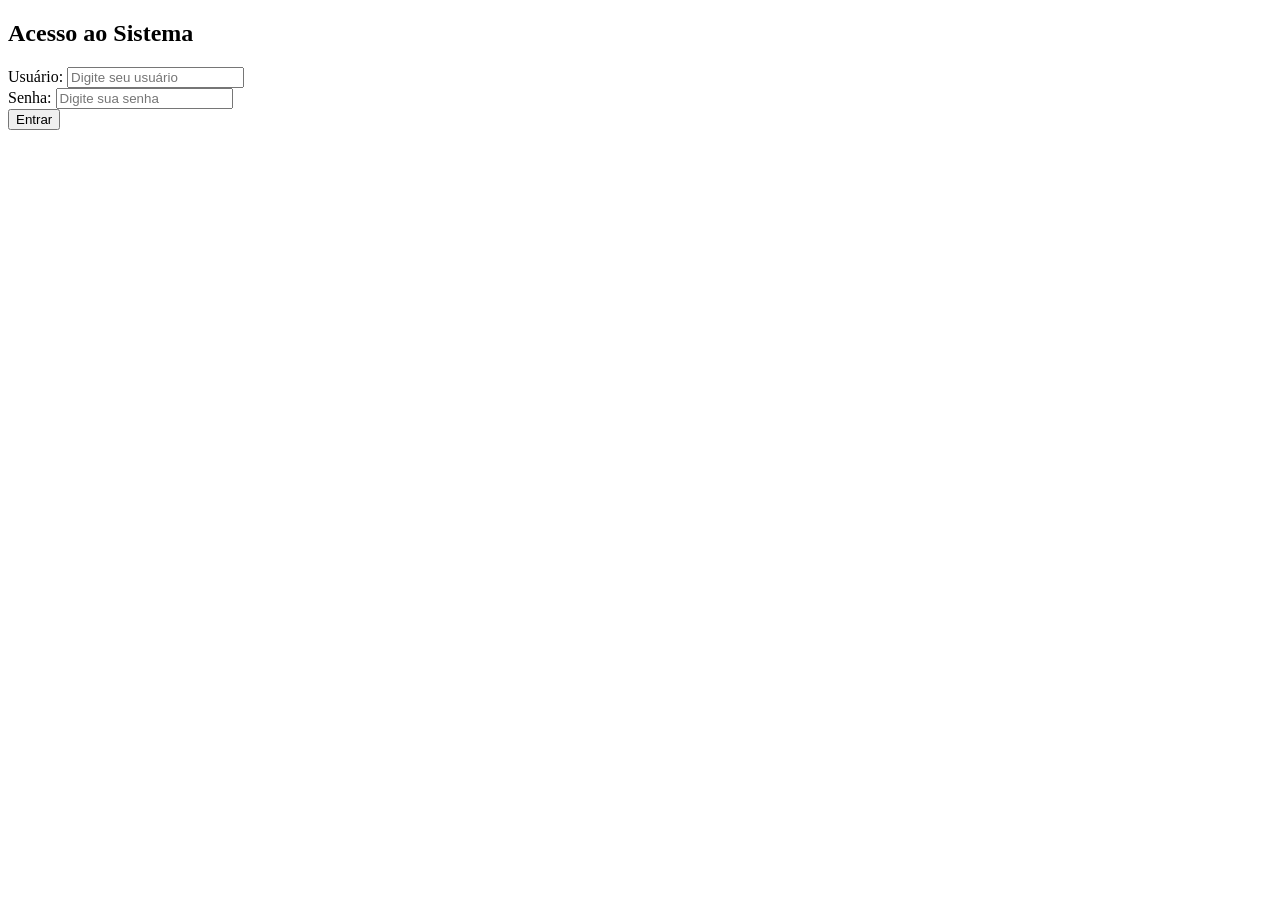
==== curiosidades.html @ c23632b4 "Add curiosidades.html with channel information" ====
<!DOCTYPE html>
<html lang="pt-BR">
<head>
    <meta charset="UTF-8">
    <meta name="viewport" content="width=device-width, initial-scale=1.0">
    <title>Curiosidades - Meu Canal</title>
    <link rel="stylesheet" href="style.css">
</head>
<body>
    <div class="container">
        <header>
            <h1>Informações e Curiosidades</h1>
            <a href="menu.html" class="btn-sair">Voltar ao Menu</a>
        </header>

        <div class="conteudo">
            <div class="curiosidade-item">
                <h3>💡 Curiosidade 1</h3>
                <p>Esse canal foi criado em [ano] com o objetivo de compartilhar conhecimento e entretenimento para todos os públicos.</p>
            </div>

            <div class="curiosidade-item">
                <h3>💡 Curiosidade 2</h3>
                <p>O vídeo mais visto do canal tem mais de [número] visualizações e fala sobre [assunto do vídeo].</p>
            </div>

            <div class="curiosidade-item">
                <h3>💡 Curiosidade 3</h3>
                <p>Todos os roteiros dos vídeos são feitos com muito cuidado e pesquisa para trazer o melhor conteúdo para você.</p>
            </div>

            <div class="curiosidade-item">
                <h3>📌 Informação Extra</h3>
                <p>Além do YouTube, também estamos presentes em outras redes sociais como Instagram e TikTok, siga-nos para não perder nada!</p>
            </div>
        </div>
    </div>

    <script>
        // Verifica se o usuário está logado
        if (localStorage.getItem('logado') !== "true") {
            window.location.href = "index.html";
        }
    </script>
</body>
</html>
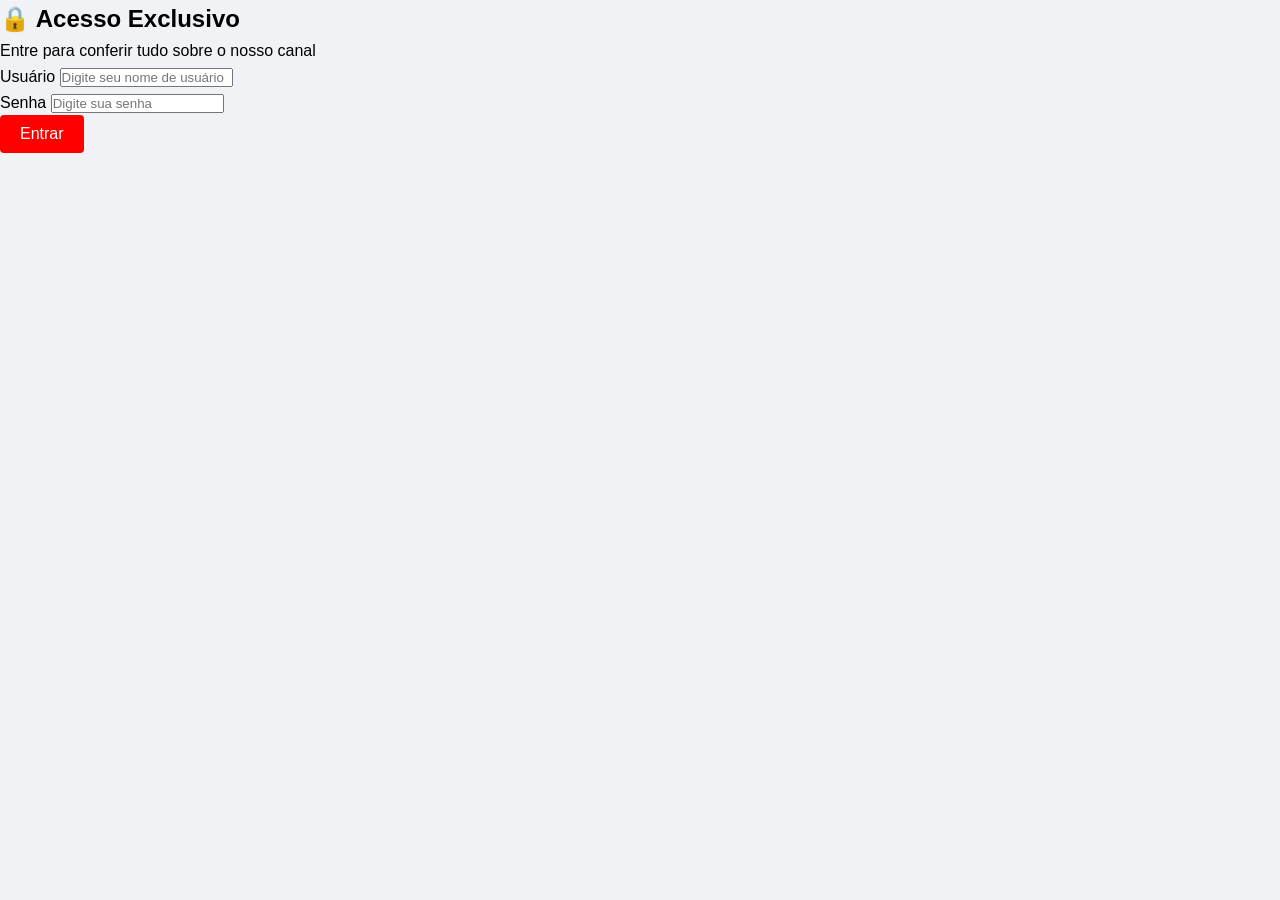
==== commit c6d68044: "Refactor curiosidades.html structure and content" ====
--- a/curiosidades.html
+++ b/curiosidades.html
@@ -8,36 +8,37 @@
 </head>
 <body>
     <div class="container">
-        <header>
-            <h1>Informações e Curiosidades</h1>
-            <a href="menu.html" class="btn-sair">Voltar ao Menu</a>
+        <header class="cabecalho">
+            <h1>💡 Informações e Curiosidades</h1>
+            <a href="menu.html" class="btn btn-sair">Voltar ao Menu</a>
         </header>
 
-        <div class="conteudo">
-            <div class="curiosidade-item">
-                <h3>💡 Curiosidade 1</h3>
-                <p>Esse canal foi criado em [ano] com o objetivo de compartilhar conhecimento e entretenimento para todos os públicos.</p>
+        <main class="conteudo">
+            <div class="grade-curiosidades">
+                <div class="cartao-curiosidade">
+                    <h3>📅 Quando começou?</h3>
+                    <p>O canal foi criado em [ano] com o objetivo de compartilhar conhecimento e entretenimento para todos os públicos, crescendo cada dia mais graças a vocês.</p>
+                </div>
+
+                <div class="cartao-curiosidade">
+                    <h3>🎬 Vídeo mais famoso</h3>
+                    <p>O vídeo mais visto do canal tem mais de [número] visualizações e fala sobre [assunto do vídeo], sendo o conteúdo que mais marcou a nossa história até hoje.</p>
+                </div>
+
+                <div class="cartao-curiosidade">
+                    <h3>✍️ Bastidores</h3>
+                    <p>Todos os roteiros, gravações e edições são feitos com muito cuidado e pesquisa, para garantir que você tenha a melhor experiência possível ao assistir.</p>
+                </div>
+
+                <div class="cartao-curiosidade">
+                    <h3>🌐 Nossas Redes</h3>
+                    <p>Além do YouTube, também estamos presentes no Instagram e TikTok! Lá compartilhamos conteúdos extras, novidades e o dia a dia da nossa equipe.</p>
+                </div>
             </div>
-
-            <div class="curiosidade-item">
-                <h3>💡 Curiosidade 2</h3>
-                <p>O vídeo mais visto do canal tem mais de [número] visualizações e fala sobre [assunto do vídeo].</p>
-            </div>
-
-            <div class="curiosidade-item">
-                <h3>💡 Curiosidade 3</h3>
-                <p>Todos os roteiros dos vídeos são feitos com muito cuidado e pesquisa para trazer o melhor conteúdo para você.</p>
-            </div>
-
-            <div class="curiosidade-item">
-                <h3>📌 Informação Extra</h3>
-                <p>Além do YouTube, também estamos presentes em outras redes sociais como Instagram e TikTok, siga-nos para não perder nada!</p>
-            </div>
-        </div>
+        </main>
     </div>
 
     <script>
-        // Verifica se o usuário está logado
         if (localStorage.getItem('logado') !== "true") {
             window.location.href = "index.html";
         }
--- a/style.css
+++ b/style.css
@@ -0,0 +1,154 @@
+* {
+    margin: 0;
+    padding: 0;
+    box-sizing: border-box;
+    font-family: Arial, sans-serif;
+}
+
+body {
+    background-color: #f0f2f5;
+    line-height: 1.6;
+}
+
+/* Estilo da página de login */
+.login-container {
+    max-width: 400px;
+    margin: 100px auto;
+    background: white;
+    padding: 30px;
+    border-radius: 8px;
+    box-shadow: 0 2px 10px rgba(0,0,0,0.1);
+}
+
+.login-container h2 {
+    text-align: center;
+    color: #333;
+    margin-bottom: 20px;
+}
+
+.form-group {
+    margin-bottom: 15px;
+}
+
+.form-group label {
+    display: block;
+    margin-bottom: 5px;
+    color: #555;
+}
+
+.form-group input {
+    width: 100%;
+    padding: 10px;
+    border: 1px solid #ddd;
+    border-radius: 4px;
+    font-size: 16px;
+}
+
+.erro {
+    color: #dc3545;
+    text-align: center;
+    margin-top: 10px;
+}
+
+/* Estilo das páginas internas */
+.container {
+    max-width: 900px;
+    margin: 30px auto;
+    background: white;
+    border-radius: 8px;
+    box-shadow: 0 2px 10px rgba(0,0,0,0.1);
+    overflow: hidden;
+}
+
+header {
+    background-color: #ff0000;
+    color: white;
+    padding: 20px;
+    display: flex;
+    justify-content: space-between;
+    align-items: center;
+}
+
+.conteudo {
+    padding: 30px;
+}
+
+.info-canal {
+    margin-bottom: 30px;
+    padding-bottom: 20px;
+    border-bottom: 1px solid #eee;
+}
+
+.info-canal h2 {
+    color: #333;
+    margin-bottom: 15px;
+}
+
+.info-canal ul {
+    margin: 15px 0 15px 20px;
+    color: #555;
+}
+
+.curiosidade-item {
+    background-color: #f8f9fa;
+    padding: 15px;
+    margin-bottom: 15px;
+    border-radius: 6px;
+    border-left: 4px solid #ff0000;
+}
+
+.curiosidade-item h3 {
+    color: #333;
+    margin-bottom: 8px;
+}
+
+/* Botões */
+.btn {
+    display: inline-block;
+    padding: 10px 20px;
+    background-color: #ff0000;
+    color: white;
+    text-decoration: none;
+    border-radius: 4px;
+    border: none;
+    font-size: 16px;
+    cursor: pointer;
+    transition: background 0.3s;
+}
+
+.btn:hover {
+    background-color: #cc0000;
+}
+
+.btn-destaque {
+    background-color: #28a745;
+    font-size: 18px;
+    padding: 12px 25px;
+}
+
+.btn-destaque:hover {
+    background-color: #218838;
+}
+
+.btn-sair {
+    color: white;
+    text-decoration: none;
+    padding: 8px 15px;
+    background-color: rgba(255,255,255,0.2);
+    border-radius: 4px;
+}
+
+.btn-sair:hover {
+    background-color: rgba(255,255,255,0.3);
+}
+
+.acao {
+    text-align: center;
+    margin-top: 20px;
+}
+
+.acao p {
+    margin-bottom: 15px;
+    font-size: 17px;
+    color: #555;
+}
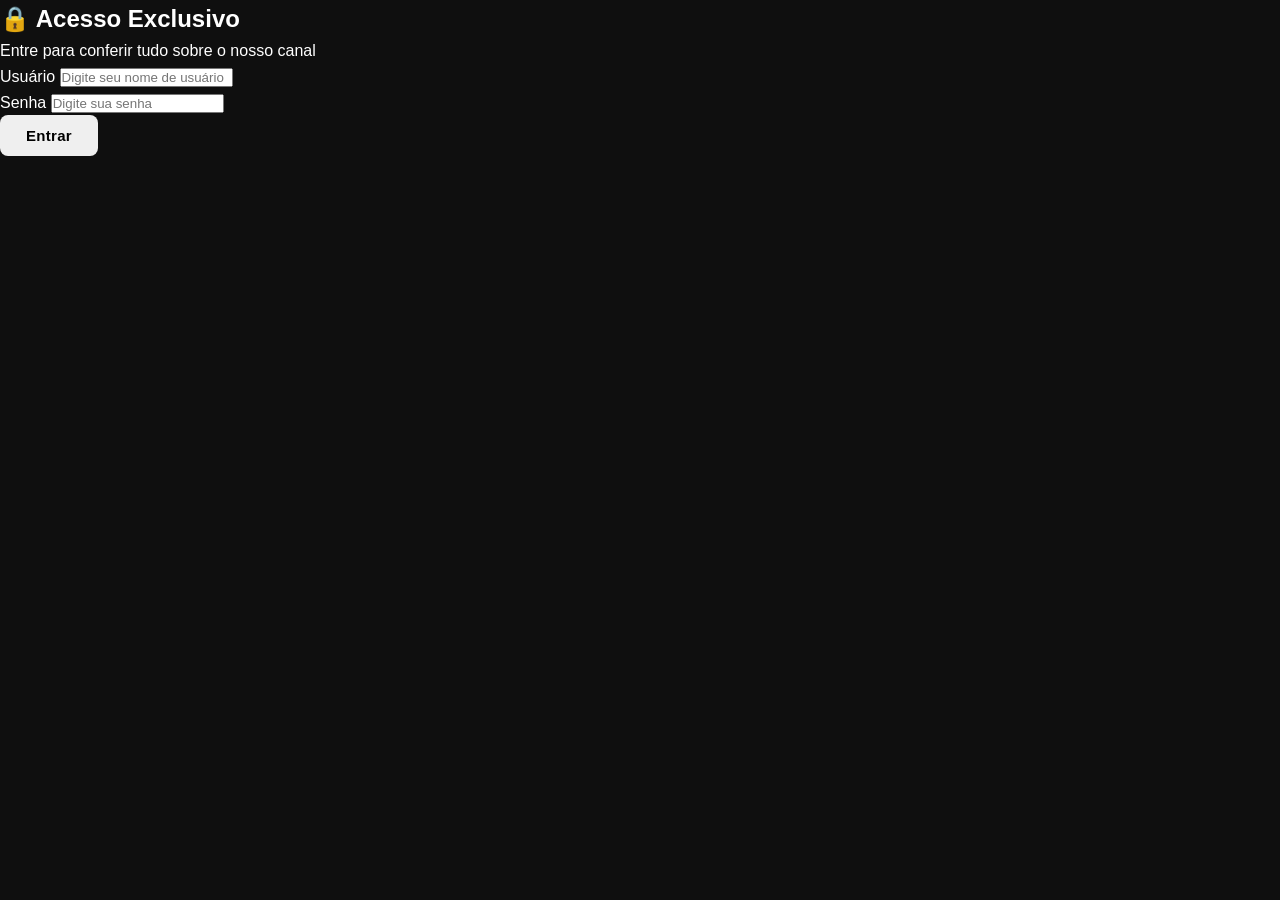
==== commit 2ba93c22: "Refactor curiosidades.html structure and content" ====
--- a/curiosidades.html
+++ b/curiosidades.html
@@ -3,43 +3,43 @@
 <head>
     <meta charset="UTF-8">
     <meta name="viewport" content="width=device-width, initial-scale=1.0">
-    <title>Curiosidades - Meu Canal</title>
+    <title>Curiosidades | Canal</title>
     <link rel="stylesheet" href="style.css">
 </head>
 <body>
     <div class="container">
-        <header class="cabecalho">
-            <h1>💡 Informações e Curiosidades</h1>
-            <a href="menu.html" class="btn btn-sair">Voltar ao Menu</a>
+        <header class="header-bar">
+            <h1>INFORMAÇÕES & CURIOSIDADES</h1>
+            <a href="menu.html" class="btn btn-logout">VOLTAR</a>
         </header>
 
-        <main class="conteudo">
-            <div class="grade-curiosidades">
-                <div class="cartao-curiosidade">
-                    <h3>📅 Quando começou?</h3>
-                    <p>O canal foi criado em [ano] com o objetivo de compartilhar conhecimento e entretenimento para todos os públicos, crescendo cada dia mais graças a vocês.</p>
+        <main class="content">
+            <div class="grid-cards">
+                <div class="card-item">
+                    <h3>📅 INÍCIO</h3>
+                    <p>O canal foi criado em [ano], com o objetivo de compartilhar conhecimento e entretenimento, crescendo graças ao apoio de todos vocês.</p>
                 </div>
 
-                <div class="cartao-curiosidade">
-                    <h3>🎬 Vídeo mais famoso</h3>
-                    <p>O vídeo mais visto do canal tem mais de [número] visualizações e fala sobre [assunto do vídeo], sendo o conteúdo que mais marcou a nossa história até hoje.</p>
+                <div class="card-item">
+                    <h3>🎬 MAIOR SUCESSO</h3>
+                    <p>O vídeo mais visto tem mais de [número] visualizações e é sobre [assunto], sendo o conteúdo que mais marcou nossa trajetória.</p>
                 </div>
 
-                <div class="cartao-curiosidade">
-                    <h3>✍️ Bastidores</h3>
-                    <p>Todos os roteiros, gravações e edições são feitos com muito cuidado e pesquisa, para garantir que você tenha a melhor experiência possível ao assistir.</p>
+                <div class="card-item">
+                    <h3>⚙️ BASTIDORES</h3>
+                    <p>Todo conteúdo é planejado, gravado e editado com cuidado, para entregar sempre o melhor material possível para nossa audiência.</p>
                 </div>
 
-                <div class="cartao-curiosidade">
-                    <h3>🌐 Nossas Redes</h3>
-                    <p>Além do YouTube, também estamos presentes no Instagram e TikTok! Lá compartilhamos conteúdos extras, novidades e o dia a dia da nossa equipe.</p>
+                <div class="card-item">
+                    <h3>🌐 REDES SOCIAIS</h3>
+                    <p>Estamos também no Instagram e TikTok, onde compartilhamos novidades, bastidores e conteúdo extra diário.</p>
                 </div>
             </div>
         </main>
     </div>
 
     <script>
-        if (localStorage.getItem('logado') !== "true") {
+        if (!localStorage.getItem("logado")) {
             window.location.href = "index.html";
         }
     </script>
--- a/style.css
+++ b/style.css
@@ -1,154 +1,245 @@
+/* Reset Global */
 * {
     margin: 0;
     padding: 0;
     box-sizing: border-box;
-    font-family: Arial, sans-serif;
+    font-family: 'Segoe UI', Roboto, Arial, sans-serif;
+}
+
+/* Paleta de Cores Oficial */
+:root {
+    --preto-01: #000000;
+    --preto-02: #0F0F0F;
+    --preto-03: #1A1A1A;
+    --roxo-principal: #6A0DAD;
+    --roxo-claro: #9333EA;
+    --roxo-escuro: #4B0082;
+    --branco: #FFFFFF;
+    --cinza-claro: #E5E7EB;
 }
 
 body {
-    background-color: #f0f2f5;
+    background-color: var(--preto-02);
+    color: var(--branco);
     line-height: 1.6;
 }
 
-/* Estilo da página de login */
-.login-container {
-    max-width: 400px;
-    margin: 100px auto;
-    background: white;
-    padding: 30px;
+/* ---------------------- */
+/* PÁGINA DE LOGIN */
+/* ---------------------- */
+.login-wrapper {
+    display: flex;
+    align-items: center;
+    justify-content: center;
+    min-height: 100vh;
+    background: linear-gradient(135deg, var(--preto-01) 0%, var(--roxo-escuro) 100%);
+}
+
+.login-card {
+    background-color: var(--branco);
+    color: var(--preto-01);
+    width: 100%;
+    max-width: 420px;
+    padding: 40px 35px;
+    border-radius: 16px;
+    box-shadow: 0 8px 30px rgba(106, 13, 173, 0.3);
+    text-align: center;
+}
+
+.login-header h2 {
+    color: var(--roxo-principal);
+    font-size: 24px;
+    font-weight: 700;
+    margin-bottom: 8px;
+}
+
+.login-header p {
+    color: #444;
+    font-size: 15px;
+    margin-bottom: 25px;
+}
+
+.input-group {
+    text-align: left;
+    margin-bottom: 20px;
+}
+
+.input-group label {
+    font-weight: 600;
+    color: var(--preto-03);
+    margin-bottom: 6px;
+    display: block;
+}
+
+.input-group input {
+    width: 100%;
+    padding: 12px 15px;
+    border: 2px solid #ddd;
     border-radius: 8px;
-    box-shadow: 0 2px 10px rgba(0,0,0,0.1);
-}
-
-.login-container h2 {
-    text-align: center;
-    color: #333;
-    margin-bottom: 20px;
-}
-
-.form-group {
-    margin-bottom: 15px;
-}
-
-.form-group label {
-    display: block;
-    margin-bottom: 5px;
-    color: #555;
-}
-
-.form-group input {
-    width: 100%;
-    padding: 10px;
-    border: 1px solid #ddd;
-    border-radius: 4px;
     font-size: 16px;
-}
-
-.erro {
-    color: #dc3545;
-    text-align: center;
+    transition: all 0.3s ease;
+}
+
+.input-group input:focus {
+    outline: none;
+    border-color: var(--roxo-principal);
+    box-shadow: 0 0 0 3px rgba(106, 13, 173, 0.15);
+}
+
+.erro-msg {
+    color: #DC2626;
     margin-top: 10px;
-}
-
-/* Estilo das páginas internas */
+    font-size: 14px;
+}
+
+/* ---------------------- */
+/* ESTRUTURA DAS PÁGINAS */
+/* ---------------------- */
 .container {
-    max-width: 900px;
-    margin: 30px auto;
-    background: white;
-    border-radius: 8px;
-    box-shadow: 0 2px 10px rgba(0,0,0,0.1);
+    max-width: 1050px;
+    margin: 40px auto;
+    background-color: var(--preto-03);
+    border-radius: 20px;
+    box-shadow: 0 10px 40px rgba(0, 0, 0, 0.6);
     overflow: hidden;
-}
-
-header {
-    background-color: #ff0000;
-    color: white;
-    padding: 20px;
+    border: 1px solid #2D2D2D;
+}
+
+.header-bar {
+    background: linear-gradient(90deg, var(--preto-01) 0%, var(--roxo-principal) 100%);
+    padding: 22px 35px;
     display: flex;
     justify-content: space-between;
     align-items: center;
 }
 
-.conteudo {
-    padding: 30px;
-}
-
-.info-canal {
+.header-bar h1 {
+    font-size: 22px;
+    font-weight: 700;
+    letter-spacing: 0.5px;
+}
+
+.content {
+    padding: 35px;
+}
+
+/* ---------------------- */
+/* SEÇÕES E CONTEÚDO */
+/* ---------------------- */
+.info-card {
+    background-color: var(--preto-02);
+    padding: 28px;
+    border-radius: 12px;
+    border-left: 4px solid var(--roxo-claro);
     margin-bottom: 30px;
-    padding-bottom: 20px;
-    border-bottom: 1px solid #eee;
-}
-
-.info-canal h2 {
-    color: #333;
+}
+
+.info-card h2 {
+    color: #D8B4FE;
     margin-bottom: 15px;
-}
-
-.info-canal ul {
-    margin: 15px 0 15px 20px;
-    color: #555;
-}
-
-.curiosidade-item {
-    background-color: #f8f9fa;
-    padding: 15px;
-    margin-bottom: 15px;
-    border-radius: 6px;
-    border-left: 4px solid #ff0000;
-}
-
-.curiosidade-item h3 {
-    color: #333;
-    margin-bottom: 8px;
-}
-
-/* Botões */
+    font-size: 20px;
+}
+
+.features-list {
+    margin: 18px 0 22px 22px;
+    color: var(--cinza-claro);
+}
+
+.features-list li {
+    margin-bottom: 7px;
+}
+
+.action-box {
+    text-align: center;
+    background-color: var(--preto-02);
+    padding: 25px;
+    border-radius: 12px;
+    border: 1px solid #333;
+}
+
+.action-box p {
+    font-size: 17px;
+    margin-bottom: 20px;
+    color: #CCC;
+}
+
+/* Grade de Cartões */
+.grid-cards {
+    display: grid;
+    grid-template-columns: repeat(auto-fit, minmax(260px, 1fr));
+    gap: 22px;
+}
+
+.card-item {
+    background-color: var(--preto-02);
+    padding: 24px;
+    border-radius: 12px;
+    border: 1px solid #333;
+    transition: all 0.3s ease;
+}
+
+.card-item:hover {
+    transform: translateY(-6px);
+    border-color: var(--roxo-claro);
+    box-shadow: 0 6px 18px rgba(147, 51, 234, 0.15);
+}
+
+.card-item h3 {
+    color: #C084FC;
+    margin-bottom: 10px;
+    font-weight: 600;
+}
+
+.card-item p {
+    color: #DDD;
+    font-size: 15px;
+}
+
+/* ---------------------- */
+/* BOTÕES */
+/* ---------------------- */
 .btn {
     display: inline-block;
-    padding: 10px 20px;
-    background-color: #ff0000;
-    color: white;
+    padding: 12px 26px;
+    border-radius: 8px;
     text-decoration: none;
-    border-radius: 4px;
+    font-weight: 700;
+    font-size: 15px;
     border: none;
+    cursor: pointer;
+    transition: all 0.3s ease;
+    letter-spacing: 0.3px;
+}
+
+.btn-primary {
+    background-color: var(--roxo-principal);
+    color: var(--branco);
+}
+
+.btn-primary:hover {
+    background-color: var(--roxo-claro);
+    box-shadow: 0 4px 12px rgba(106, 13, 173, 0.3);
+}
+
+.btn-highlight {
+    background-color: var(--branco);
+    color: var(--roxo-escuro);
     font-size: 16px;
-    cursor: pointer;
-    transition: background 0.3s;
-}
-
-.btn:hover {
-    background-color: #cc0000;
-}
-
-.btn-destaque {
-    background-color: #28a745;
-    font-size: 18px;
-    padding: 12px 25px;
-}
-
-.btn-destaque:hover {
-    background-color: #218838;
-}
-
-.btn-sair {
-    color: white;
-    text-decoration: none;
-    padding: 8px 15px;
-    background-color: rgba(255,255,255,0.2);
-    border-radius: 4px;
-}
-
-.btn-sair:hover {
-    background-color: rgba(255,255,255,0.3);
-}
-
-.acao {
-    text-align: center;
-    margin-top: 20px;
-}
-
-.acao p {
-    margin-bottom: 15px;
-    font-size: 17px;
-    color: #555;
-}
+    padding: 14px 30px;
+}
+
+.btn-highlight:hover {
+    background-color: var(--cinza-claro);
+    transform: scale(1.04);
+}
+
+.btn-logout {
+    background-color: rgba(255, 255, 255, 0.1);
+    color: var(--branco);
+    padding: 9px 18px;
+    font-size: 14px;
+}
+
+.btn-logout:hover {
+    background-color: rgba(255, 255, 255, 0.2);
+}
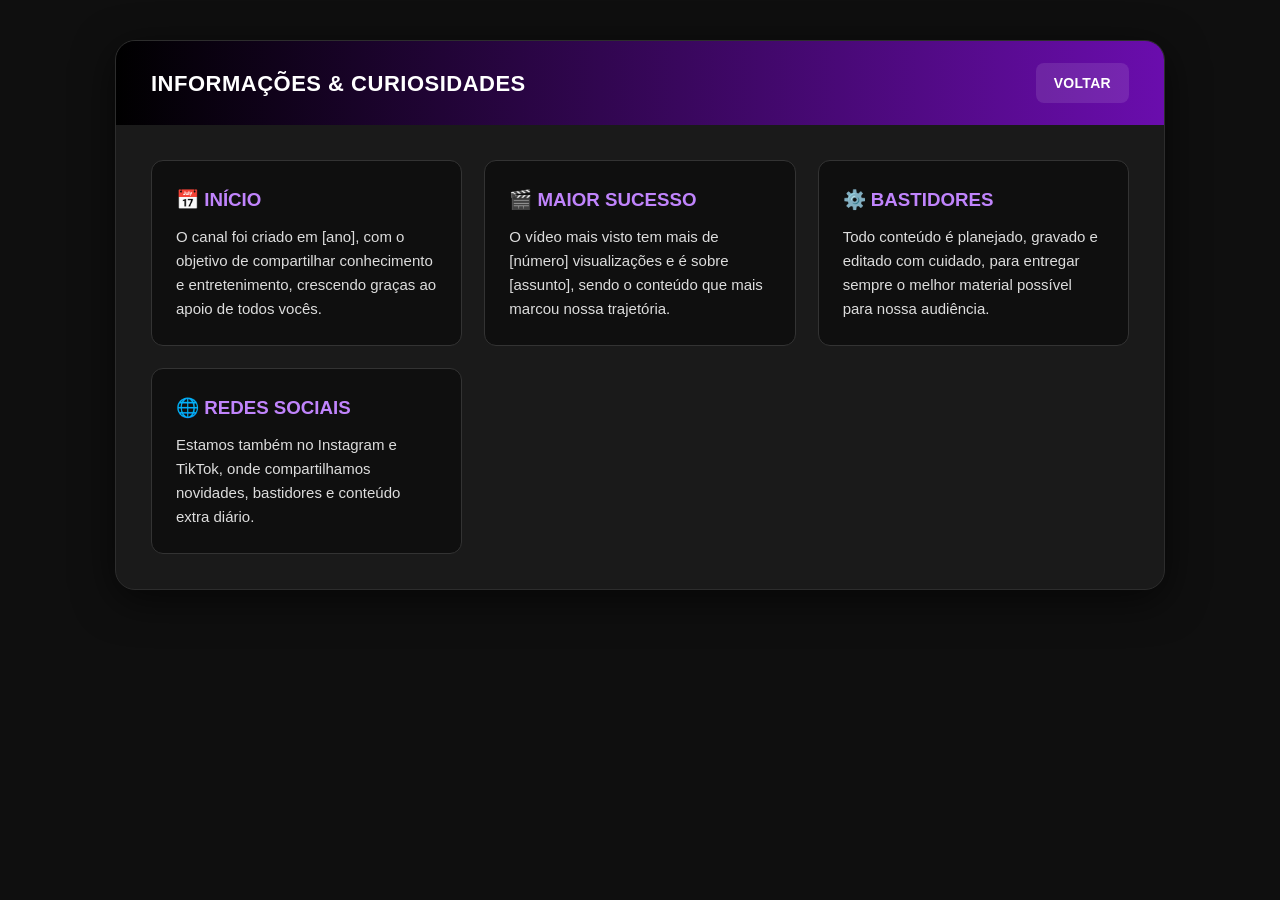
==== commit aa32d4c9: "Enhance layout with decorative elements Added decorative flower divs and removed unnecessary script." ====
--- a/curiosidades.html
+++ b/curiosidades.html
@@ -7,6 +7,9 @@
     <link rel="stylesheet" href="style.css">
 </head>
 <body>
+    <div class="decor-flower flower-4"></div>
+    <div class="decor-flower flower-6"></div>
+
     <div class="container">
         <header class="header-bar">
             <h1>INFORMAÇÕES & CURIOSIDADES</h1>
@@ -19,17 +22,14 @@
                     <h3>📅 INÍCIO</h3>
                     <p>O canal foi criado em [ano], com o objetivo de compartilhar conhecimento e entretenimento, crescendo graças ao apoio de todos vocês.</p>
                 </div>
-
                 <div class="card-item">
                     <h3>🎬 MAIOR SUCESSO</h3>
                     <p>O vídeo mais visto tem mais de [número] visualizações e é sobre [assunto], sendo o conteúdo que mais marcou nossa trajetória.</p>
                 </div>
-
                 <div class="card-item">
                     <h3>⚙️ BASTIDORES</h3>
                     <p>Todo conteúdo é planejado, gravado e editado com cuidado, para entregar sempre o melhor material possível para nossa audiência.</p>
                 </div>
-
                 <div class="card-item">
                     <h3>🌐 REDES SOCIAIS</h3>
                     <p>Estamos também no Instagram e TikTok, onde compartilhamos novidades, bastidores e conteúdo extra diário.</p>
@@ -37,11 +37,5 @@
             </div>
         </main>
     </div>
-
-    <script>
-        if (!localStorage.getItem("logado")) {
-            window.location.href = "index.html";
-        }
-    </script>
 </body>
 </html>
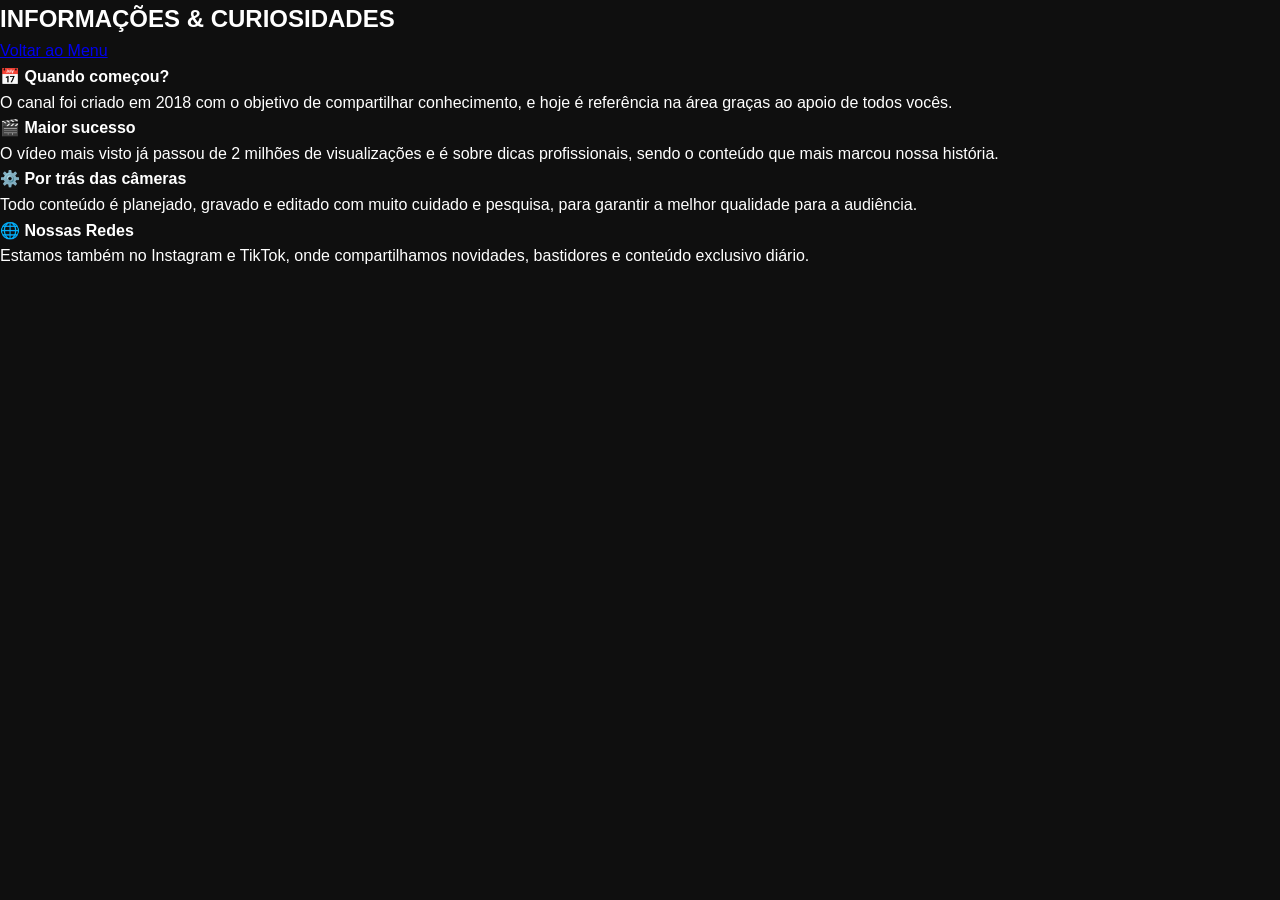
==== commit df74f13d: "Refactor curiosidades.html structure and content" ====
--- a/curiosidades.html
+++ b/curiosidades.html
@@ -7,32 +7,42 @@
     <link rel="stylesheet" href="style.css">
 </head>
 <body>
-    <div class="decor-flower flower-4"></div>
-    <div class="decor-flower flower-6"></div>
+    <div class="bg-flower flower-top-right"></div>
+    <div class="bg-flower flower-bottom-left"></div>
 
-    <div class="container">
-        <header class="header-bar">
-            <h1>INFORMAÇÕES & CURIOSIDADES</h1>
-            <a href="menu.html" class="btn btn-logout">VOLTAR</a>
+    <div class="page-wrapper">
+        <header class="top-bar">
+            <div class="top-bar-content">
+                <h2>INFORMAÇÕES & CURIOSIDADES</h2>
+                <a href="menu.html" class="btn btn-outline">Voltar ao Menu</a>
+            </div>
         </header>
 
-        <main class="content">
-            <div class="grid-cards">
-                <div class="card-item">
-                    <h3>📅 INÍCIO</h3>
-                    <p>O canal foi criado em [ano], com o objetivo de compartilhar conhecimento e entretenimento, crescendo graças ao apoio de todos vocês.</p>
+        <main class="main-content">
+            <div class="grid-curiosidades">
+                <div class="card-container">
+                    <div class="card-body">
+                        <h4>📅 Quando começou?</h4>
+                        <p>O canal foi criado em 2018 com o objetivo de compartilhar conhecimento, e hoje é referência na área graças ao apoio de todos vocês.</p>
+                    </div>
                 </div>
-                <div class="card-item">
-                    <h3>🎬 MAIOR SUCESSO</h3>
-                    <p>O vídeo mais visto tem mais de [número] visualizações e é sobre [assunto], sendo o conteúdo que mais marcou nossa trajetória.</p>
+                <div class="card-container">
+                    <div class="card-body">
+                        <h4>🎬 Maior sucesso</h4>
+                        <p>O vídeo mais visto já passou de 2 milhões de visualizações e é sobre dicas profissionais, sendo o conteúdo que mais marcou nossa história.</p>
+                    </div>
                 </div>
-                <div class="card-item">
-                    <h3>⚙️ BASTIDORES</h3>
-                    <p>Todo conteúdo é planejado, gravado e editado com cuidado, para entregar sempre o melhor material possível para nossa audiência.</p>
+                <div class="card-container">
+                    <div class="card-body">
+                        <h4>⚙️ Por trás das câmeras</h4>
+                        <p>Todo conteúdo é planejado, gravado e editado com muito cuidado e pesquisa, para garantir a melhor qualidade para a audiência.</p>
+                    </div>
                 </div>
-                <div class="card-item">
-                    <h3>🌐 REDES SOCIAIS</h3>
-                    <p>Estamos também no Instagram e TikTok, onde compartilhamos novidades, bastidores e conteúdo extra diário.</p>
+                <div class="card-container">
+                    <div class="card-body">
+                        <h4>🌐 Nossas Redes</h4>
+                        <p>Estamos também no Instagram e TikTok, onde compartilhamos novidades, bastidores e conteúdo exclusivo diário.</p>
+                    </div>
                 </div>
             </div>
         </main>
--- a/style.css
+++ b/style.css
@@ -11,235 +11,37 @@
     --preto-01: #000000;
     --preto-02: #0F0F0F;
     --preto-03: #1A1A1A;
+    --preto-04: #222222;
     --roxo-principal: #6A0DAD;
     --roxo-claro: #9333EA;
     --roxo-escuro: #4B0082;
+    --roxo-suave: #7B2CBF;
     --branco: #FFFFFF;
     --cinza-claro: #E5E7EB;
+    --cinza-texto: #D1D5DB;
 }
 
 body {
     background-color: var(--preto-02);
     color: var(--branco);
     line-height: 1.6;
+    position: relative;
+    overflow-x: hidden;
 }
 
-/* ---------------------- */
-/* PÁGINA DE LOGIN */
-/* ---------------------- */
-.login-wrapper {
-    display: flex;
-    align-items: center;
-    justify-content: center;
-    min-height: 100vh;
-    background: linear-gradient(135deg, var(--preto-01) 0%, var(--roxo-escuro) 100%);
+/* ========================================== */
+/* IMAGENS DE FLORES - INTEGRADAS AO FUNDO */
+/* ========================================== */
+.decor-flower {
+    position: absolute;
+    background-size: contain;
+    background-repeat: no-repeat;
+    opacity: 0.06; /* Bem suave, quase transparente */
+    z-index: 0;
+    pointer-events: none;
+    filter: hue-rotate(260deg) saturate(2.5); /* Deixa as cores roxas combinando com o tema */
 }
 
-.login-card {
-    background-color: var(--branco);
-    color: var(--preto-01);
-    width: 100%;
-    max-width: 420px;
-    padding: 40px 35px;
-    border-radius: 16px;
-    box-shadow: 0 8px 30px rgba(106, 13, 173, 0.3);
-    text-align: center;
-}
-
-.login-header h2 {
-    color: var(--roxo-principal);
-    font-size: 24px;
-    font-weight: 700;
-    margin-bottom: 8px;
-}
-
-.login-header p {
-    color: #444;
-    font-size: 15px;
-    margin-bottom: 25px;
-}
-
-.input-group {
-    text-align: left;
-    margin-bottom: 20px;
-}
-
-.input-group label {
-    font-weight: 600;
-    color: var(--preto-03);
-    margin-bottom: 6px;
-    display: block;
-}
-
-.input-group input {
-    width: 100%;
-    padding: 12px 15px;
-    border: 2px solid #ddd;
-    border-radius: 8px;
-    font-size: 16px;
-    transition: all 0.3s ease;
-}
-
-.input-group input:focus {
-    outline: none;
-    border-color: var(--roxo-principal);
-    box-shadow: 0 0 0 3px rgba(106, 13, 173, 0.15);
-}
-
-.erro-msg {
-    color: #DC2626;
-    margin-top: 10px;
-    font-size: 14px;
-}
-
-/* ---------------------- */
-/* ESTRUTURA DAS PÁGINAS */
-/* ---------------------- */
-.container {
-    max-width: 1050px;
-    margin: 40px auto;
-    background-color: var(--preto-03);
-    border-radius: 20px;
-    box-shadow: 0 10px 40px rgba(0, 0, 0, 0.6);
-    overflow: hidden;
-    border: 1px solid #2D2D2D;
-}
-
-.header-bar {
-    background: linear-gradient(90deg, var(--preto-01) 0%, var(--roxo-principal) 100%);
-    padding: 22px 35px;
-    display: flex;
-    justify-content: space-between;
-    align-items: center;
-}
-
-.header-bar h1 {
-    font-size: 22px;
-    font-weight: 700;
-    letter-spacing: 0.5px;
-}
-
-.content {
-    padding: 35px;
-}
-
-/* ---------------------- */
-/* SEÇÕES E CONTEÚDO */
-/* ---------------------- */
-.info-card {
-    background-color: var(--preto-02);
-    padding: 28px;
-    border-radius: 12px;
-    border-left: 4px solid var(--roxo-claro);
-    margin-bottom: 30px;
-}
-
-.info-card h2 {
-    color: #D8B4FE;
-    margin-bottom: 15px;
-    font-size: 20px;
-}
-
-.features-list {
-    margin: 18px 0 22px 22px;
-    color: var(--cinza-claro);
-}
-
-.features-list li {
-    margin-bottom: 7px;
-}
-
-.action-box {
-    text-align: center;
-    background-color: var(--preto-02);
-    padding: 25px;
-    border-radius: 12px;
-    border: 1px solid #333;
-}
-
-.action-box p {
-    font-size: 17px;
-    margin-bottom: 20px;
-    color: #CCC;
-}
-
-/* Grade de Cartões */
-.grid-cards {
-    display: grid;
-    grid-template-columns: repeat(auto-fit, minmax(260px, 1fr));
-    gap: 22px;
-}
-
-.card-item {
-    background-color: var(--preto-02);
-    padding: 24px;
-    border-radius: 12px;
-    border: 1px solid #333;
-    transition: all 0.3s ease;
-}
-
-.card-item:hover {
-    transform: translateY(-6px);
-    border-color: var(--roxo-claro);
-    box-shadow: 0 6px 18px rgba(147, 51, 234, 0.15);
-}
-
-.card-item h3 {
-    color: #C084FC;
-    margin-bottom: 10px;
-    font-weight: 600;
-}
-
-.card-item p {
-    color: #DDD;
-    font-size: 15px;
-}
-
-/* ---------------------- */
-/* BOTÕES */
-/* ---------------------- */
-.btn {
-    display: inline-block;
-    padding: 12px 26px;
-    border-radius: 8px;
-    text-decoration: none;
-    font-weight: 700;
-    font-size: 15px;
-    border: none;
-    cursor: pointer;
-    transition: all 0.3s ease;
-    letter-spacing: 0.3px;
-}
-
-.btn-primary {
-    background-color: var(--roxo-principal);
-    color: var(--branco);
-}
-
-.btn-primary:hover {
-    background-color: var(--roxo-claro);
-    box-shadow: 0 4px 12px rgba(106, 13, 173, 0.3);
-}
-
-.btn-highlight {
-    background-color: var(--branco);
-    color: var(--roxo-escuro);
-    font-size: 16px;
-    padding: 14px 30px;
-}
-
-.btn-highlight:hover {
-    background-color: var(--cinza-claro);
-    transform: scale(1.04);
-}
-
-.btn-logout {
-    background-color: rgba(255, 255, 255, 0.1);
-    color: var(--branco);
-    padding: 9px 18px;
-    font-size: 14px;
-}
-
-.btn-logout:hover {
-    background-color: rgba(255, 255, 255, 0.2);
-}
+.flower-1 { background-image: url('https://cdn-icons-png.flaticon.com/512/3201/3201458.png'); width: 200px; height: 200px; top: 10%; left: 5%; }
+.flower-2 { background-image: url('https://cdn-icons-png.flaticon.com/512/1164/1164233.png'); width: 250px; height: 250px; bottom: 10%; right: 5%; }
+.flower-3 { background-image: url('https://cdn-icons-png.flaticon.com/512/1296/1296888.png'); width: 180px; height: 180
